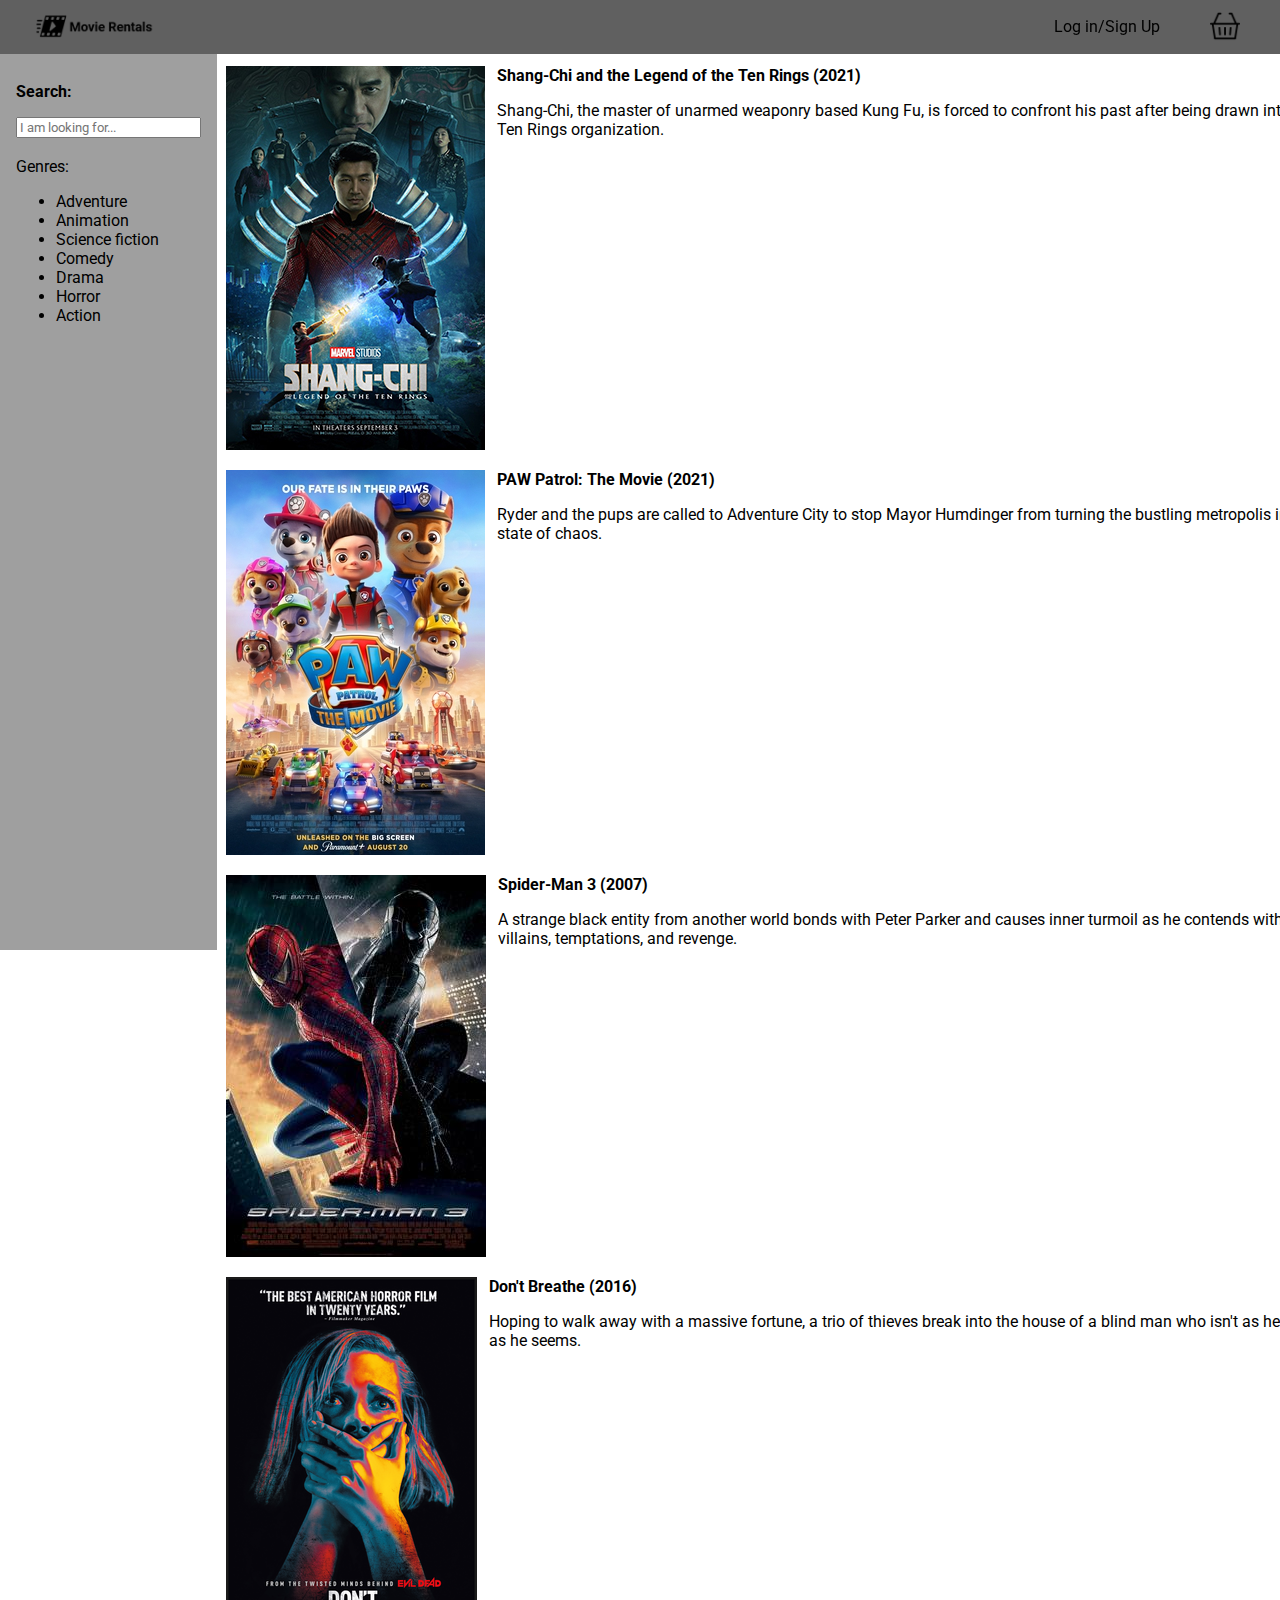
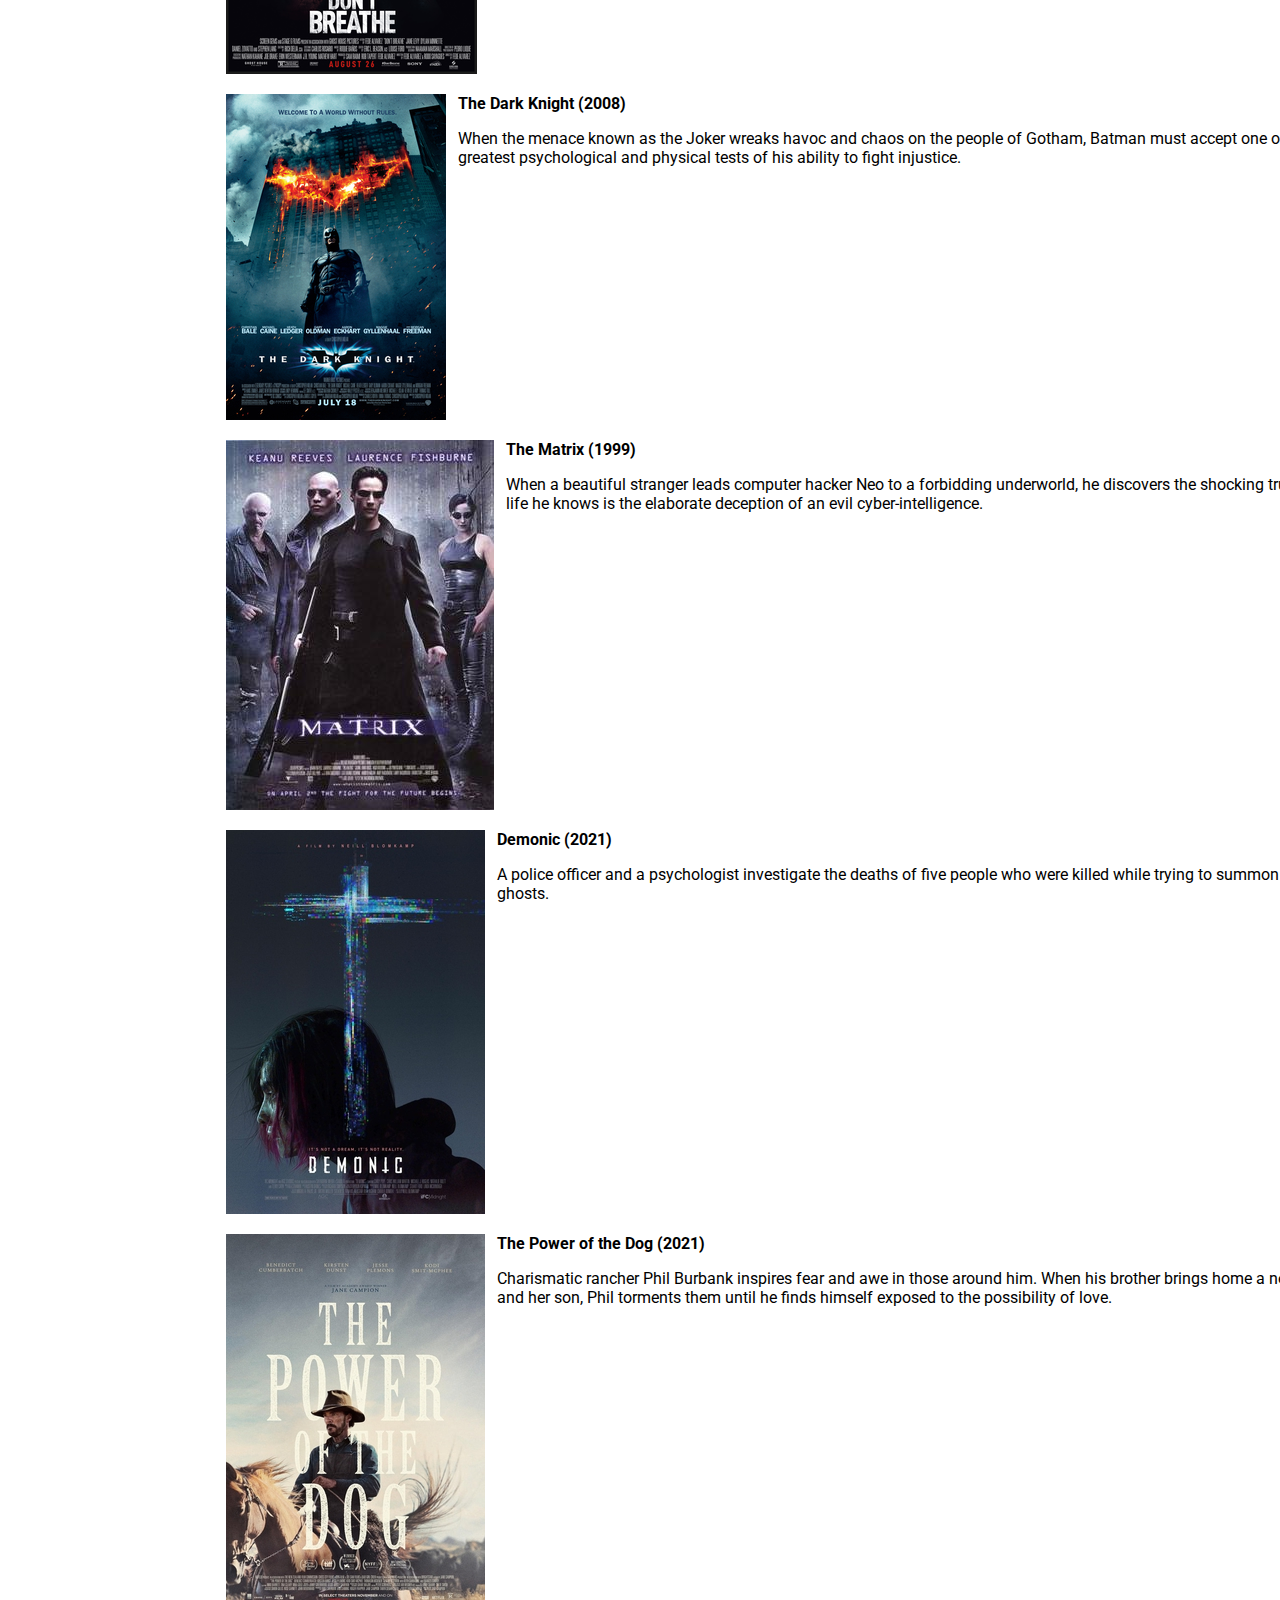
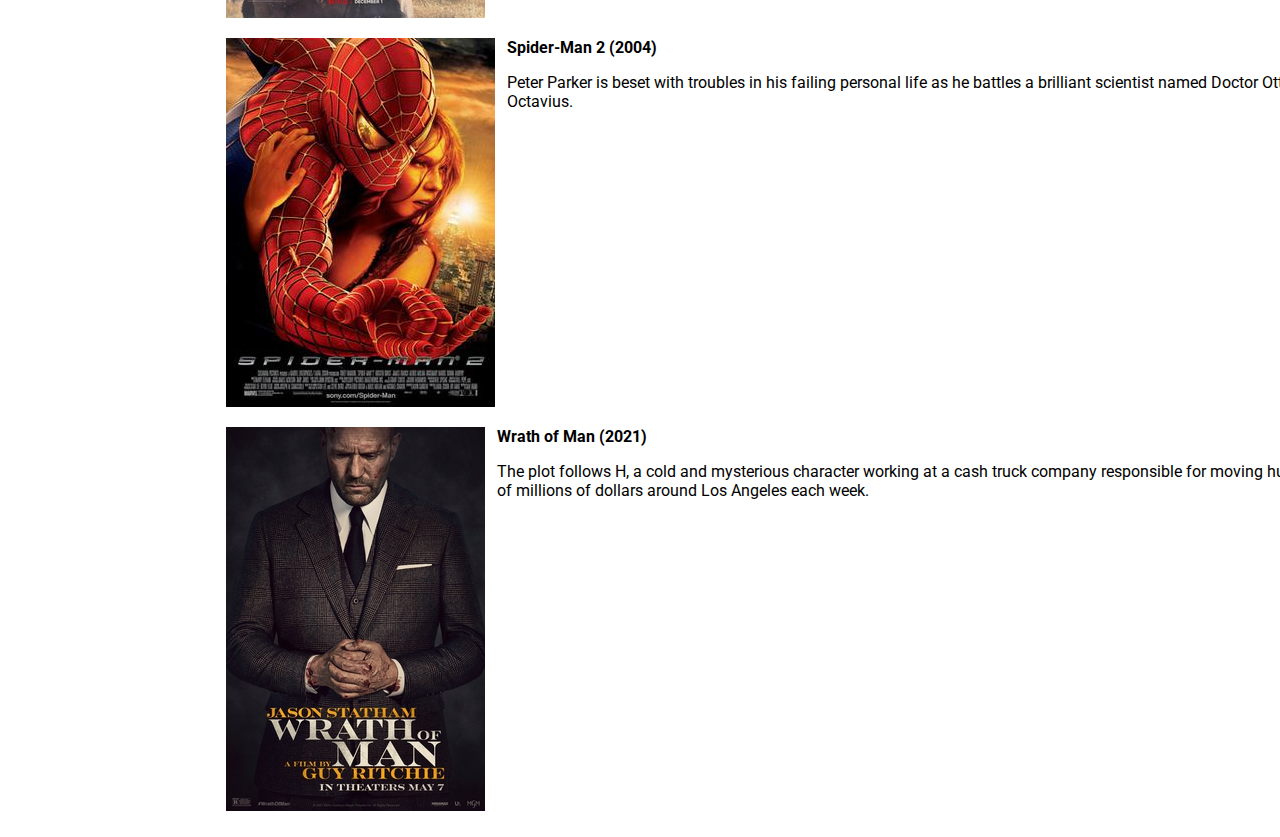
==== index.html @ 593a9313 "Added fixed navbar, basket icon, clickable logo" ====
<html lang="en">
  <head>
    <meta charset="UTF-8" />
    <meta http-equiv="X-UA-Compatible" content="IE=edge" />
    <meta name="viewport" content="width=device-width, initial-scale=1.0" />
    <title>Movie Rentals</title>
    <link href="styles/index.css" rel="stylesheet"/>
    <link rel="preconnect" href="https://fonts.googleapis.com" />
    <link rel="preconnect" href="https://fonts.gstatic.com" crossorigin="" />
    <link href="https://fonts.googleapis.com/css2?family=Roboto:ital,wght@0,100;0,300;0,400;0,500;0,700;0,900;1,100;1,300;1,400;1,500;1,700;1,900&amp;display=swap"
      rel="stylesheet"/>
     <link rel="icon" type="image/x-icon" href="images/icons/favicon.ico">
  </head>
  <body>
    <div class="horizontal-navbar">
      <ul>
	    <li class="horizontal-navbar-button">
          <a href="index.html" class="no-decoration"><img src="images/icons/logo-text-main.png" width=45% height=53% id="clickable-logo"></a>
        </li>
	<li class="horizontal-navbar-button">
          <a href="login.html" id="login-signup">Log in/Sign Up</a>
        </li>
	<li>
          <a href="basket.html"><img src="/images/icons/basket.png" id="clickable-basket"></a>
	</li>
      </ul>

    </div>
    <div id="main">
    <nav>
	<p><strong>Search:</strong></p>
	<input type="text" placeholder="I am looking for...">
	<br />
        <br />
        Genres:
        <ul>
          <li>Adventure</li>
          <li>Animation</li>
          <li>Science fiction</li>
          <li>Comedy</li>
          <li>Drama</li>
          <li>Horror</li>
          <li>Action</li>
        </ul>
        <br />
        <br />
        <br />
	<!-- <button onclick="localStorage.setItem('basket', '[]')">Empty Basket</button> --> 
        <br />
        <br />
      </nav>
      <article>
        <div class="movie">
          <div>
            <img src="images/shang-chi.jpeg" />
          </div>
          <div style="margin: 0 0.75em">
            <h4 style="margin: 0">Shang-Chi and the Legend of the Ten Rings (2021)</h4>
            <p>
              Shang-Chi, the master of unarmed weaponry based Kung Fu, is forced to confront his past after being drawn into the Ten Rings
              organization.
            </p>
          </div>
          <div>
            <a href="movie.html?id=1">View Movie</a><br />
            <label>Days to rent:</label><br />
            <select name="day-quantity" id="days-to-rent-1"/><br />
                <option value="1">1</option>    
                <option value="2">2</option>
                <option value="3">3</option>
            </select>
            <button style="width: 100px; height: 50px" onclick="addToBasket(1)">Add to Basket</button>
          </div>
        </div>
        <div class="movie">
          <div>
            <img src="images/paw-patrol.jpg" />
          </div>
          <div style="margin: 0 0.75em">
            <h4 style="margin: 0">PAW Patrol: The Movie (2021)</h4>
            <p>
	    	Ryder and the pups are called to Adventure City to stop Mayor Humdinger from turning the bustling metropolis into a state of chaos.
	  </p>
          </div>
          <div>
            <a href="movie.html?id=2">View Movie</a><br />
            <label>Days to rent:</label><br />
            <select name="day-quantity" id="days-to-rent-2"/><br />
                <option value="1">1</option>    
                <option value="2">2</option>
                <option value="3">3</option>
            </select>
            <button style="width: 100px; height: 50px" onclick="addToBasket(2)">Add to Basket</button>
          </div>
        </div>
        <div class="movie">
          <div>
            <img src="images/spider-man-3.jpg" />
          </div>
          <div style="margin: 0 0.75em">
            <h4 style="margin: 0">Spider-Man 3 (2007)</h4>
            <p>
              A strange black entity from another world bonds with Peter Parker and causes inner turmoil as he contends with new villains,
              temptations, and revenge.
            </p>
          </div>
          <div>
            <a href="movie.html?id=3">View Movie</a><br />
            <label>Days to rent:</label><br />
            <select name="day-quantity" id="days-to-rent-3"/><br />
                <option value="1">1</option>    
                <option value="2">2</option>
                <option value="3">3</option>
            </select>
            <button style="width: 100px; height: 50px" onclick="addToBasket(3)">Add to Basket</button>
          </div>
        </div>
        <div class="movie">
          <div>
            <img src="images/dont-breathe.png" />
          </div>
          <div style="margin: 0 0.75em">
            <h4 style="margin: 0">Don't Breathe (2016)</h4>
            <p>
              Hoping to walk away with a massive fortune, a trio of thieves break into the house of a blind man who isn't as helpless as he
              seems.
            </p>
          </div>
          <div>
            <a href="movie.html?id=4">View Movie</a><br />
            <label>Days to rent:</label><br />
            <select name="day-quantity" id="days-to-rent-4"/><br />
                <option value="1">1</option>    
                <option value="2">2</option>
                <option value="3">3</option>
            </select>
            <button style="width: 100px; height: 50px" onclick="addToBasket(4)">Add to Basket</button>
          </div>
        </div>
        <div class="movie">
          <div>
            <img src="images/the-dark-knight.jpg" />
          </div>
          <div style="margin: 0 0.75em">
            <h4 style="margin: 0">The Dark Knight (2008)</h4>
            <p>
              When the menace known as the Joker wreaks havoc and chaos on the people of Gotham, Batman must accept one of the greatest
              psychological and physical tests of his ability to fight injustice.
            </p>
          </div>
          <div>
            <a href="movie.html?id=5">View Movie</a><br />
            <label>Days to rent:</label><br />
            <select name="day-quantity" id="days-to-rent-5"/><br />
                <option value="1">1</option>    
                <option value="2">2</option>
                <option value="3">3</option>
            </select>
            <button style="width: 100px; height: 50px" onclick="addToBasket(5)">Add to Basket</button>
          </div>
        </div>
        <div class="movie">
          <div>
            <img src="images/the-matrix.jpg" />
          </div>
          <div style="margin: 0 0.75em">
            <h4 style="margin: 0">The Matrix (1999)</h4>
            <p>
              When a beautiful stranger leads computer hacker Neo to a forbidding underworld, he discovers the shocking truth--the life he
              knows is the elaborate deception of an evil cyber-intelligence.
            </p>
          </div>
          <div>
            <a href="movie.html?id=6">View Movie</a><br />
            <label>Days to rent:</label><br />
            <select name="day-quantity" id="days-to-rent-6"/><br />
                <option value="1">1</option>    
                <option value="2">2</option>
                <option value="3">3</option>
            </select>
            <button style="width: 100px; height: 50px" onclick="addToBasket(6)">Add to Basket</button>
          </div>
        </div>
        <div class="movie">
          <div>
            <img src="images/demonic.jpg" />
          </div>
          <div style="margin: 0 0.75em">
            <h4 style="margin: 0">Demonic (2021)</h4>
            <p>
	    A police officer and a psychologist investigate the deaths of five people who were killed while trying to summon ghosts.
            </p>
          </div>
          <div>
            <a href="movie.html?id=7">View Movie</a><br />
            <label>Days to rent:</label><br />
            <select name="day-quantity" id="days-to-rent-7"/><br />
                <option value="1">1</option>    
                <option value="2">2</option>
                <option value="3">3</option>
            </select>
            <button style="width: 100px; height: 50px" onclick="addToBasket(7)">Add to Basket</button>
          </div>
        </div>
        <div class="movie">
          <div>
            <img src="images/power-of-the-dog.jpg" />
          </div>
          <div style="margin: 0 0.75em">
            <h4 style="margin: 0">The Power of the Dog (2021)</h4>
            <p>
              Charismatic rancher Phil Burbank inspires fear and awe in those around him. When his brother brings home a new wife and her
              son, Phil torments them until he finds himself exposed to the possibility of love.
            </p>
          </div>
          <div>
            <a href="movie.html?id=8">View Movie</a><br />
            <label>Days to rent:</label><br />
            <select name="day-quantity" id="days-to-rent-8"/><br />
                <option value="1">1</option>    
                <option value="2">2</option>
                <option value="3">3</option>
            </select>
            <button style="width: 100px; height: 50px" onclick="addToBasket(8)">Add to Basket</button>
          </div>
        </div>
        <div class="movie">
          <div>
            <img src="images/spider-man-2.jpg" />
          </div>
          <div style="margin: 0 0.75em">
            <h4 style="margin: 0">Spider-Man 2 (2004)</h4>
            <p>
              Peter Parker is beset with troubles in his failing personal life as he battles a brilliant scientist named Doctor Otto
              Octavius.
            </p>
          </div>
          <div>
            <a href="movie.html?id=9">View Movie</a><br />
            <label>Days to rent:</label><br />
            <select name="day-quantity" id="days-to-rent-9"/><br />
                <option value="1">1</option>    
                <option value="2">2</option>
                <option value="3">3</option>
            </select>
            <button style="width: 100px; height: 50px" onclick="addToBasket(9)">Add to Basket</button>
          </div>
        </div>
        <div class="movie">
          <div>
            <img src="images/wrath-of-man.jpg" />
          </div>
          <div style="margin: 0 0.75em">
            <h4 style="margin: 0">Wrath of Man (2021)</h4>
            <p>
              The plot follows H, a cold and mysterious character working at a cash truck company responsible for moving hundreds of
              millions of dollars around Los Angeles each week.
            </p>
          </div>
          <div>
            <a href="movie.html?id=10">View Movie</a><br />
            <label>Days to rent:</label><br />
            <select name="day-quantity" id="days-to-rent-10"/><br />
                <option value="1">1</option>    
                <option value="2">2</option>
                <option value="3">3</option>
            </select>
            <button style="width: 100px; height: 50px" onclick="addToBasket(10)">Add to Basket</button>
          </div>
        </div>
      </article>
    </div>

    <script src="./js/movies.js"></script>
    <script>
      function addToBasket(movieId) {
        // Get the movie from data and add to the basket
        const movie = movies.find((movie) => movie.id === movieId);
        if (!movie) return;

        // Get the basket from local storage, or just an empty array if it doesn't exist
        const basket = JSON.parse(localStorage.getItem("basket") ?? "[]");

        // Add the amount of days they want to rent
        movie.rentDays = parseInt(document.getElementById("days-to-rent-" + movieId).value);
        basket.push(movie);
        localStorage.setItem("basket", JSON.stringify(basket));
      }
    </script>
  </body>
</html>
---- styles/index.css ----
/* The contents of this file are intended to be merged with main.css once the website is complete; it exists only to avoid conflicts. */

.no-decoration {
  text-decoration: none;
}

.horizontal-navbar > ul {
  margin: 0;
  padding: 10;
  overflow: hidden;
  background-color: #606060;
  position: fixed;
  top: -17;
  width: 100%;
  z-index: 99 !important;
  list-style: none;
}


.horizontal-navbar-button {
  float: left;
  list-style: none;
}

/*.horizontal-navbar-button > a {
  display: block;
  color: black;
  text-align: center;
  padding: 15px 10px;
  text-decoration: none;
}
*/
#clickable-logo {
  position: relative;
  top: 2;
  left: 20;
}

#clickable-basket {
  height: 30px;
  width: 30px;
  position: fixed;
  right: 40px;
  top: 11px;
}

#login-signup {
  position: fixed;
  right: 120px;
  top: 17px;
  text-decoration: none;
  color: black;
}

.horizontal-navbar-button > a:hover {

}

/* END OF NEW CHANGES */

.button {
  -webkit-appearance: button;
  -moz-appearance: button;
  appearance: button;
  text-decoration: none;
  color: initial;
}

.movie {
  display: flex;
  padding: 10px;
}

.add-to-basket {
  width: 100px;
  height: 40px;
}

.no-margin {
  margin: 0;
}

.horizontal-margin {
  margin: 0 0.75em;
}
/*
https://www.quackit.com/html/html_editors/scratchpad/?example=/css/flexbox/tutorial/nested_flex_containers_example_2
*/
* {
  box-sizing: border-box;
  font-family: "Roboto", sans-serif;
}
body {
  display: flex;
  min-height: 100vh;
  flex-direction: column;
  margin: 0;
}

#main {
  display: flex;
  flex: 1;
}
#main > article {
  flex: 10;
  position: relative;
  left: 200px;
  top: 40px;
}
#main > nav,
#main > aside {
  flex: 0 0 20vw;
  background: #9f9f9f;
}
#main > nav {
  order: -1;
  position: fixed;
  top: 50;
  height: 100%;
  z-index: 98 !important;
}
header,
footer {
  background: red;
  height: 5vh;
  color: white;
}
header,
footer,
article,
nav,
aside {
  padding: 1em;
}
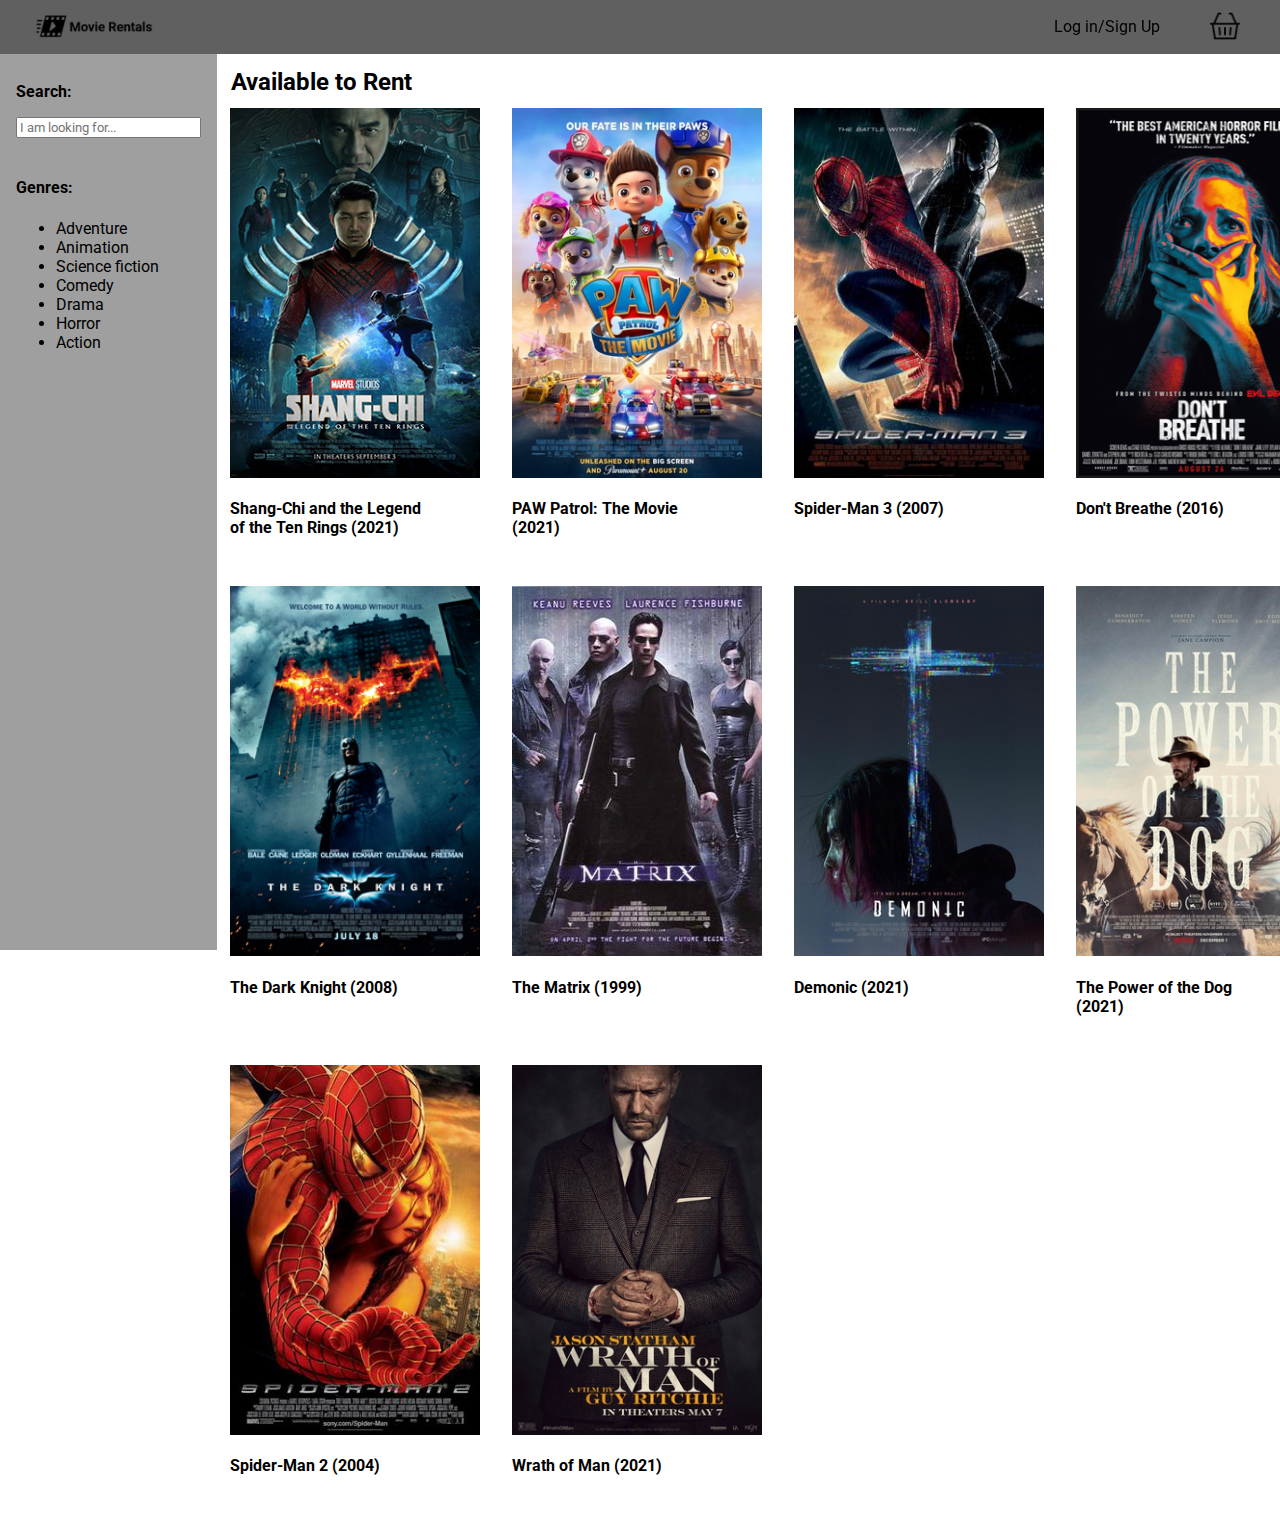
==== commit 674513b2: "Arranged movie thumbnails into grid" ====
--- a/index.html
+++ b/index.html
@@ -21,7 +21,7 @@
           <a href="login.html" id="login-signup">Log in/Sign Up</a>
         </li>
 	<li>
-          <a href="basket.html"><img src="/images/icons/basket.png" id="clickable-basket"></a>
+          <a href="basket.html"><img src="images/icons/basket.png" id="clickable-basket"></a>
 	</li>
       </ul>
 
@@ -32,7 +32,7 @@
 	<input type="text" placeholder="I am looking for...">
 	<br />
         <br />
-        Genres:
+        <h4>Genres: </h4>
         <ul>
           <li>Adventure</li>
           <li>Animation</li>
@@ -50,225 +50,69 @@
         <br />
       </nav>
       <article>
-        <div class="movie">
-          <div>
-            <img src="images/shang-chi.jpeg" />
-          </div>
-          <div style="margin: 0 0.75em">
-            <h4 style="margin: 0">Shang-Chi and the Legend of the Ten Rings (2021)</h4>
-            <p>
-              Shang-Chi, the master of unarmed weaponry based Kung Fu, is forced to confront his past after being drawn into the Ten Rings
-              organization.
-            </p>
-          </div>
-          <div>
-            <a href="movie.html?id=1">View Movie</a><br />
-            <label>Days to rent:</label><br />
-            <select name="day-quantity" id="days-to-rent-1"/><br />
-                <option value="1">1</option>    
-                <option value="2">2</option>
-                <option value="3">3</option>
-            </select>
-            <button style="width: 100px; height: 50px" onclick="addToBasket(1)">Add to Basket</button>
-          </div>
-        </div>
-        <div class="movie">
-          <div>
-            <img src="images/paw-patrol.jpg" />
-          </div>
-          <div style="margin: 0 0.75em">
-            <h4 style="margin: 0">PAW Patrol: The Movie (2021)</h4>
-            <p>
-	    	Ryder and the pups are called to Adventure City to stop Mayor Humdinger from turning the bustling metropolis into a state of chaos.
-	  </p>
-          </div>
-          <div>
-            <a href="movie.html?id=2">View Movie</a><br />
-            <label>Days to rent:</label><br />
-            <select name="day-quantity" id="days-to-rent-2"/><br />
-                <option value="1">1</option>    
-                <option value="2">2</option>
-                <option value="3">3</option>
-            </select>
-            <button style="width: 100px; height: 50px" onclick="addToBasket(2)">Add to Basket</button>
-          </div>
-        </div>
-        <div class="movie">
-          <div>
-            <img src="images/spider-man-3.jpg" />
-          </div>
-          <div style="margin: 0 0.75em">
-            <h4 style="margin: 0">Spider-Man 3 (2007)</h4>
-            <p>
-              A strange black entity from another world bonds with Peter Parker and causes inner turmoil as he contends with new villains,
-              temptations, and revenge.
-            </p>
-          </div>
-          <div>
-            <a href="movie.html?id=3">View Movie</a><br />
-            <label>Days to rent:</label><br />
-            <select name="day-quantity" id="days-to-rent-3"/><br />
-                <option value="1">1</option>    
-                <option value="2">2</option>
-                <option value="3">3</option>
-            </select>
-            <button style="width: 100px; height: 50px" onclick="addToBasket(3)">Add to Basket</button>
-          </div>
-        </div>
-        <div class="movie">
-          <div>
-            <img src="images/dont-breathe.png" />
-          </div>
-          <div style="margin: 0 0.75em">
-            <h4 style="margin: 0">Don't Breathe (2016)</h4>
-            <p>
-              Hoping to walk away with a massive fortune, a trio of thieves break into the house of a blind man who isn't as helpless as he
-              seems.
-            </p>
-          </div>
-          <div>
-            <a href="movie.html?id=4">View Movie</a><br />
-            <label>Days to rent:</label><br />
-            <select name="day-quantity" id="days-to-rent-4"/><br />
-                <option value="1">1</option>    
-                <option value="2">2</option>
-                <option value="3">3</option>
-            </select>
-            <button style="width: 100px; height: 50px" onclick="addToBasket(4)">Add to Basket</button>
-          </div>
-        </div>
-        <div class="movie">
-          <div>
-            <img src="images/the-dark-knight.jpg" />
-          </div>
-          <div style="margin: 0 0.75em">
-            <h4 style="margin: 0">The Dark Knight (2008)</h4>
-            <p>
-              When the menace known as the Joker wreaks havoc and chaos on the people of Gotham, Batman must accept one of the greatest
-              psychological and physical tests of his ability to fight injustice.
-            </p>
-          </div>
-          <div>
-            <a href="movie.html?id=5">View Movie</a><br />
-            <label>Days to rent:</label><br />
-            <select name="day-quantity" id="days-to-rent-5"/><br />
-                <option value="1">1</option>    
-                <option value="2">2</option>
-                <option value="3">3</option>
-            </select>
-            <button style="width: 100px; height: 50px" onclick="addToBasket(5)">Add to Basket</button>
-          </div>
-        </div>
-        <div class="movie">
-          <div>
-            <img src="images/the-matrix.jpg" />
-          </div>
-          <div style="margin: 0 0.75em">
-            <h4 style="margin: 0">The Matrix (1999)</h4>
-            <p>
-              When a beautiful stranger leads computer hacker Neo to a forbidding underworld, he discovers the shocking truth--the life he
-              knows is the elaborate deception of an evil cyber-intelligence.
-            </p>
-          </div>
-          <div>
-            <a href="movie.html?id=6">View Movie</a><br />
-            <label>Days to rent:</label><br />
-            <select name="day-quantity" id="days-to-rent-6"/><br />
-                <option value="1">1</option>    
-                <option value="2">2</option>
-                <option value="3">3</option>
-            </select>
-            <button style="width: 100px; height: 50px" onclick="addToBasket(6)">Add to Basket</button>
-          </div>
-        </div>
-        <div class="movie">
-          <div>
-            <img src="images/demonic.jpg" />
-          </div>
-          <div style="margin: 0 0.75em">
-            <h4 style="margin: 0">Demonic (2021)</h4>
-            <p>
-	    A police officer and a psychologist investigate the deaths of five people who were killed while trying to summon ghosts.
-            </p>
-          </div>
-          <div>
-            <a href="movie.html?id=7">View Movie</a><br />
-            <label>Days to rent:</label><br />
-            <select name="day-quantity" id="days-to-rent-7"/><br />
-                <option value="1">1</option>    
-                <option value="2">2</option>
-                <option value="3">3</option>
-            </select>
-            <button style="width: 100px; height: 50px" onclick="addToBasket(7)">Add to Basket</button>
-          </div>
-        </div>
-        <div class="movie">
-          <div>
-            <img src="images/power-of-the-dog.jpg" />
-          </div>
-          <div style="margin: 0 0.75em">
-            <h4 style="margin: 0">The Power of the Dog (2021)</h4>
-            <p>
-              Charismatic rancher Phil Burbank inspires fear and awe in those around him. When his brother brings home a new wife and her
-              son, Phil torments them until he finds himself exposed to the possibility of love.
-            </p>
-          </div>
-          <div>
-            <a href="movie.html?id=8">View Movie</a><br />
-            <label>Days to rent:</label><br />
-            <select name="day-quantity" id="days-to-rent-8"/><br />
-                <option value="1">1</option>    
-                <option value="2">2</option>
-                <option value="3">3</option>
-            </select>
-            <button style="width: 100px; height: 50px" onclick="addToBasket(8)">Add to Basket</button>
-          </div>
-        </div>
-        <div class="movie">
-          <div>
-            <img src="images/spider-man-2.jpg" />
-          </div>
-          <div style="margin: 0 0.75em">
-            <h4 style="margin: 0">Spider-Man 2 (2004)</h4>
-            <p>
-              Peter Parker is beset with troubles in his failing personal life as he battles a brilliant scientist named Doctor Otto
-              Octavius.
-            </p>
-          </div>
-          <div>
-            <a href="movie.html?id=9">View Movie</a><br />
-            <label>Days to rent:</label><br />
-            <select name="day-quantity" id="days-to-rent-9"/><br />
-                <option value="1">1</option>    
-                <option value="2">2</option>
-                <option value="3">3</option>
-            </select>
-            <button style="width: 100px; height: 50px" onclick="addToBasket(9)">Add to Basket</button>
-          </div>
-        </div>
-        <div class="movie">
-          <div>
-            <img src="images/wrath-of-man.jpg" />
-          </div>
-          <div style="margin: 0 0.75em">
-            <h4 style="margin: 0">Wrath of Man (2021)</h4>
-            <p>
-              The plot follows H, a cold and mysterious character working at a cash truck company responsible for moving hundreds of
-              millions of dollars around Los Angeles each week.
-            </p>
-          </div>
-          <div>
-            <a href="movie.html?id=10">View Movie</a><br />
-            <label>Days to rent:</label><br />
-            <select name="day-quantity" id="days-to-rent-10"/><br />
-                <option value="1">1</option>    
-                <option value="2">2</option>
-                <option value="3">3</option>
-            </select>
-            <button style="width: 100px; height: 50px" onclick="addToBasket(10)">Add to Basket</button>
-          </div>
-        </div>
-      </article>
+      <h2 id="title-header">Available to Rent</h2>
+	<div id="movie-grid">
+	  <figure>
+            <a href="movie.html?id=1"><img src="images/shang-chi.jpeg" class="movie-thumbnail"/></a>
+	    <figcaption class="movie-caption">
+              <h4>Shang-Chi and the Legend of the Ten Rings (2021)</h4>
+	    </figcaption> 
+	  </figure>
+    	  <figure> 
+	    <a href="movie.html?id=2"><img src="images/paw-patrol.jpg" class="movie-thumbnail"/></a>
+	    <figcaption class="movie-caption">
+              <h4>PAW Patrol: The Movie (2021)</h4>
+	    </figcaption>
+	  </figure>
+	  <figure>
+	    <a href="movie.html?id=3"><img src="images/spider-man-3.jpg" class="movie-thumbnail"/></a>
+	    <figcaption class="movie-caption">
+	      <h4>Spider-Man 3 (2007)</h4>
+	    </figcaption>
+	  </figure>
+	  <figure>
+	    <a href="movie.html?id=4"><img src="images/dont-breathe.png" class="movie-thumbnail"/></a>
+	    <figcaption class="movie-caption">
+	      <h4>Don't Breathe (2016)</h4>
+	    </figcaption>
+	  </figure>
+	  <figure>
+	    <a href="movie.html?id=5"><img src="images/the-dark-knight.jpg" class="movie-thumbnail"/></a>
+	    <figcaption class="movie-caption">
+              <h4>The Dark Knight (2008)</h4>
+	    </figcaption>
+	  </figure>
+	  <figure>
+	    <a href="movie.html?id=6"><img src="images/the-matrix.jpg" class="movie-thumbnail"/></a>
+	    <figcaption class="movie-caption">
+              <h4>The Matrix (1999)</h4>
+	    </figcaption>
+	  </figure>
+	  <figure>
+	    <a href="movie.html?id=7"><img src="images/demonic.jpg" class="movie-thumbnail"/></a>
+	    <figcaption class="movie-caption">
+	      <h4>Demonic (2021)</h4>
+	    </figcaption>
+	  </figure>
+	  <figure>
+	    <a href="movie.html?id=8"><img src="images/power-of-the-dog.jpg" class="movie-thumbnail"/></a>
+	    <figcaption class="movie-caption">
+	      <h4>The Power of the Dog (2021)</h4>
+	    </figcaption>
+	  </figure>
+          <figure> 
+            <a href="movie.html?id=9"><img src="images/spider-man-2.jpg" class="movie-thumbnail"/></a>
+	    <figcaption class="movie-caption">
+              <h4>Spider-Man 2 (2004)</h4>
+	    </figcaption>
+	  </figure>
+	  <figure>
+	    <a href="movie.html?id=10"><img src="images/wrath-of-man.jpg" class="movie-thumbnail"/></a>
+	    <figcaption class="movie-caption">
+              <h4>Wrath of Man (2021)</h4>
+	    </figcaption>
+	  </div>
+       </article>
     </div>
 
     <script src="./js/movies.js"></script>
@@ -287,5 +131,15 @@
         localStorage.setItem("basket", JSON.stringify(basket));
       }
     </script>
+
+<!-- MOVE BELOW INTO MOVIE PAGE. -->
+	    
+           <!-- <select name="day-quantity" id="days-to-rent-1"/><br />
+                <option value="1">1</option>    
+                <option value="2">2</option>
+                <option value="3">3</option>
+            </select>
+	    <button style="width: 100px; height: 50px" onclick="addToBasket(1)">Add to Basket</button>-->
+ 
   </body>
 </html>
--- a/styles/index.css
+++ b/styles/index.css
@@ -2,6 +2,21 @@
 
 .no-decoration {
   text-decoration: none;
+}
+
+.movie-thumbnail {
+  width: 250px;
+  height: 370px;
+  -webkit-filter: brightness(100%);
+}
+
+.movie-thumbnail:hover {
+  -webkit-filter: brightness(70%);
+  -webkit-transition: all 0.5s ease;
+  -moz-transition: all 0.5s ease;
+  -o-transition: all 0.5s ease;
+  -ms-transition: all 0.5s ease;
+  transition: all 0.5s ease;
 }
 
 .horizontal-navbar > ul {
@@ -16,20 +31,30 @@
   list-style: none;
 }
 
+#title-header {
+  position: relative;
+  top: 22px;
+  left: 15px;
+}
+.movie-caption {
+  width: 200px;
+}
+
+#movie-grid {
+  width: 100%;
+}
+
+#movie-grid > figure {
+  margin:14px;
+  display:inline-block;
+  vertical-align:top;
+}
 
 .horizontal-navbar-button {
   float: left;
   list-style: none;
 }
 
-/*.horizontal-navbar-button > a {
-  display: block;
-  color: black;
-  text-align: center;
-  padding: 15px 10px;
-  text-decoration: none;
-}
-*/
 #clickable-logo {
   position: relative;
   top: 2;
@@ -105,7 +130,7 @@
   flex: 10;
   position: relative;
   left: 200px;
-  top: 40px;
+  top: 10px;
 }
 #main > nav,
 #main > aside {
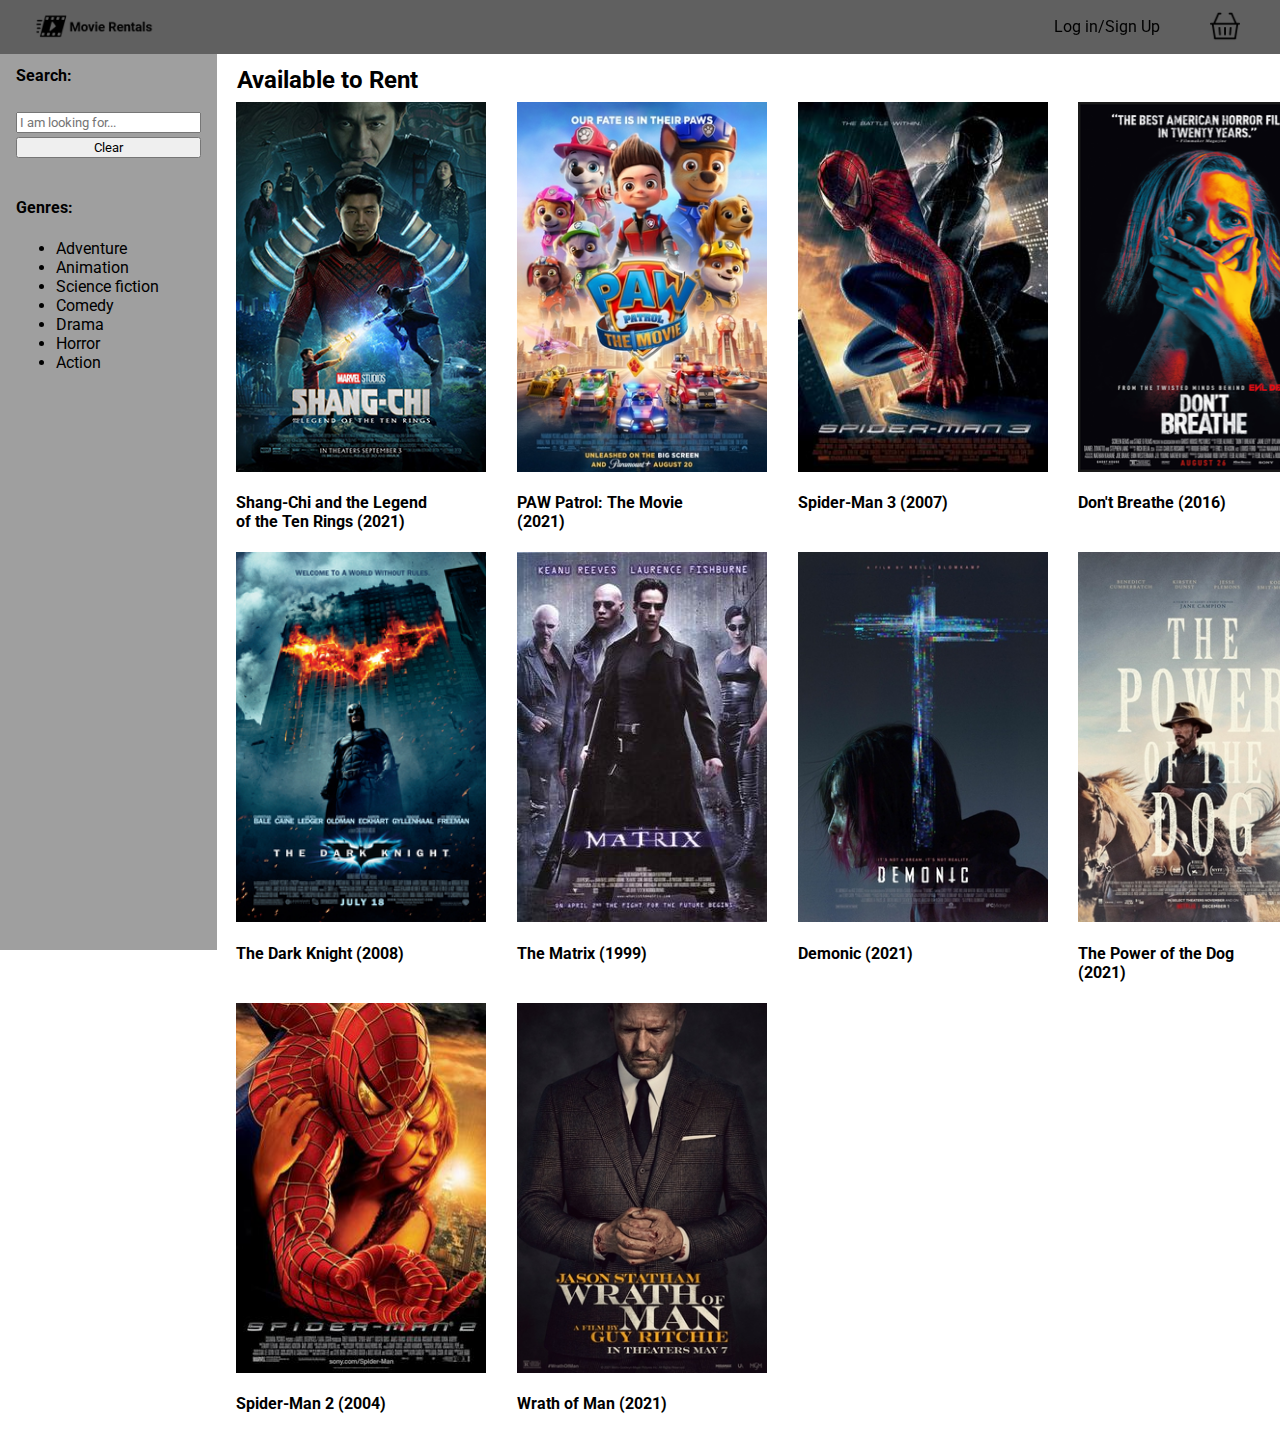
==== commit 18eddea8: "added search functionality" ====
--- a/index.html
+++ b/index.html
@@ -9,7 +9,7 @@
     <link rel="preconnect" href="https://fonts.gstatic.com" crossorigin="" />
     <link href="https://fonts.googleapis.com/css2?family=Roboto:ital,wght@0,100;0,300;0,400;0,500;0,700;0,900;1,100;1,300;1,400;1,500;1,700;1,900&amp;display=swap"
       rel="stylesheet"/>
-     <link rel="icon" type="image/x-icon" href="images/icons/favicon.ico">
+    <link rel="icon" type="image/x-icon" href="images/icons/favicon.ico">
   </head>
   <body>
     <div class="horizontal-navbar">
@@ -28,10 +28,13 @@
     </div>
     <div id="main">
     <nav>
-	<p><strong>Search:</strong></p>
-	<input type="text" placeholder="I am looking for...">
+	<div class="search-wrapper">
+          <label for="search"><strong>Search: </strong></label>
+	  <br/>
+	  <input type="search" id="search" placeholder="I am looking for...">
+          <button id="clear-search">Clear</button>
+	</div>
 	<br />
-        <br />
         <h4>Genres: </h4>
         <ul>
           <li>Adventure</li>
@@ -52,65 +55,65 @@
       <article>
       <h2 id="title-header">Available to Rent</h2>
 	<div id="movie-grid">
-	  <figure>
+	  <div class="movie" data-tags="Shang-Chi and the Legend of the Ten Rings (2021)">
             <a href="movie.html?id=1"><img src="images/shang-chi.jpeg" class="movie-thumbnail"/></a>
-	    <figcaption class="movie-caption">
-              <h4>Shang-Chi and the Legend of the Ten Rings (2021)</h4>
-	    </figcaption> 
-	  </figure>
-    	  <figure> 
+	    <div class="movie-caption">
+              <h4 class="movie-caption-content">Shang-Chi and the Legend of the Ten Rings (2021)</h4>
+	    </div> 
+	  </div>
+    	  <div class="movie" data-tags="PAW Patrol: The Movie (2021)"> 
 	    <a href="movie.html?id=2"><img src="images/paw-patrol.jpg" class="movie-thumbnail"/></a>
-	    <figcaption class="movie-caption">
+	    <div class="movie-caption">
               <h4>PAW Patrol: The Movie (2021)</h4>
-	    </figcaption>
-	  </figure>
-	  <figure>
+	    </div>
+	  </div>
+	  <div class="movie" data-tags="Spider-Man 3 (2007)">
 	    <a href="movie.html?id=3"><img src="images/spider-man-3.jpg" class="movie-thumbnail"/></a>
-	    <figcaption class="movie-caption">
+	    <div class="movie-caption">
 	      <h4>Spider-Man 3 (2007)</h4>
-	    </figcaption>
-	  </figure>
-	  <figure>
+	    </div>
+	  </div>
+	  <div class="movie" data-tags="Don't Breathe (2016)">
 	    <a href="movie.html?id=4"><img src="images/dont-breathe.png" class="movie-thumbnail"/></a>
-	    <figcaption class="movie-caption">
+	    <div class="movie-caption">
 	      <h4>Don't Breathe (2016)</h4>
-	    </figcaption>
-	  </figure>
-	  <figure>
+	    </div>
+	  </div>
+	  <div class="movie" data-tags="The Dark Knight (2008)">
 	    <a href="movie.html?id=5"><img src="images/the-dark-knight.jpg" class="movie-thumbnail"/></a>
-	    <figcaption class="movie-caption">
+	    <div class="movie-caption" data-tags="The Dark Knight (2008)">
               <h4>The Dark Knight (2008)</h4>
-	    </figcaption>
-	  </figure>
-	  <figure>
+	    </div>
+	  </div>
+	  <div class="movie" data-tags="The Matrix (1999)">
 	    <a href="movie.html?id=6"><img src="images/the-matrix.jpg" class="movie-thumbnail"/></a>
-	    <figcaption class="movie-caption">
+	    <div class="movie-caption">
               <h4>The Matrix (1999)</h4>
-	    </figcaption>
-	  </figure>
-	  <figure>
+	    </div>
+	  </div>
+	  <div class="movie" data-tags="Demonic (2021)">
 	    <a href="movie.html?id=7"><img src="images/demonic.jpg" class="movie-thumbnail"/></a>
-	    <figcaption class="movie-caption">
+	    <div class="movie-caption">
 	      <h4>Demonic (2021)</h4>
-	    </figcaption>
-	  </figure>
-	  <figure>
+	    </div>
+	  </div>
+	  <div class="movie" data-tags="The Power of the Dog (2021)">
 	    <a href="movie.html?id=8"><img src="images/power-of-the-dog.jpg" class="movie-thumbnail"/></a>
-	    <figcaption class="movie-caption">
+	    <div class="movie-caption">
 	      <h4>The Power of the Dog (2021)</h4>
-	    </figcaption>
-	  </figure>
-          <figure> 
+	    </div>
+	  </div>
+          <div class="movie" data-tags="Spider-Man 2 (2004)"> 
             <a href="movie.html?id=9"><img src="images/spider-man-2.jpg" class="movie-thumbnail"/></a>
-	    <figcaption class="movie-caption">
+	    <div class="movie-caption">
               <h4>Spider-Man 2 (2004)</h4>
-	    </figcaption>
-	  </figure>
-	  <figure>
+	    </div>
+	  </div>
+	  <div class="movie" data-tags="Wrath of Man (2021)"> 
 	    <a href="movie.html?id=10"><img src="images/wrath-of-man.jpg" class="movie-thumbnail"/></a>
-	    <figcaption class="movie-caption">
+	    <div class="movie-caption">
               <h4>Wrath of Man (2021)</h4>
-	    </figcaption>
+	    </div>
 	  </div>
        </article>
     </div>
@@ -132,6 +135,51 @@
       }
     </script>
 
+    <script>
+      document.addEventListener("DOMContentLoaded", () => {
+      for (e of document.getElementsByClassName("js-only")) {
+        e.classList.remove("js-only");
+      }
+
+      const movies = document.querySelectorAll(".movie");
+      const search = document.getElementById("search");
+      const clearSearch = document.getElementById("clear-search");
+      const movie_list = document.getElementById("movie-grid");
+
+      search.addEventListener("input", () => {
+      // grab search input value
+      const searchText = search.value.toLowerCase().trim().normalize('NFD').replace(/\p{Diacritic}/gu, "");
+      const searchTerms = searchText.split(" ");
+      const hasFilter = searchText.length > 0;
+
+      movie_list.classList.toggle("list-searched", hasFilter);
+
+      // for each movie hide all but matched
+      movies.forEach(movie => {
+        const searchString = movie.dataset.tags.toLowerCase().normalize('NFD').replace(/\p{Diacritic}/gu, "");
+        const isMatch = searchTerms.every(term => searchString.includes(term));
+        if (!isMatch)
+        {
+          movie.style.display = "none"; 
+        }
+        else
+        {
+          movie.style.display = "flex";
+        } 
+      })
+    })
+
+    clearSearch.addEventListener("click", () => {
+      search.value = "";
+      movies.forEach(movie => {
+      movie.style.display = "flex";
+      })
+
+      movie_list.classList.remove("list-searched");
+    })
+  })
+  </script>
+
 <!-- MOVE BELOW INTO MOVIE PAGE. -->
 	    
            <!-- <select name="day-quantity" id="days-to-rent-1"/><br />
--- a/styles/index.css
+++ b/styles/index.css
@@ -1,7 +1,21 @@
 /* The contents of this file are intended to be merged with main.css once the website is complete; it exists only to avoid conflicts. */
-
+.movie {
+  display: flex;
+  display: flex;
+  flex-direction: column;
+}
 .no-decoration {
   text-decoration: none;
+}
+
+.hide {
+  display: none;
+}
+
+.search-wrapper {
+  display: flex;
+  flex-direction: column;
+  gap: .25rem;
 }
 
 .movie-thumbnail {
@@ -33,21 +47,16 @@
 
 #title-header {
   position: relative;
-  top: 22px;
-  left: 15px;
+  top: 12px;
+  left: 1px;
 }
 .movie-caption {
   width: 200px;
 }
 
 #movie-grid {
-  width: 100%;
-}
-
-#movie-grid > figure {
-  margin:14px;
-  display:inline-block;
-  vertical-align:top;
+  display: grid;
+  grid-template-columns: repeat(auto-fill, minmax(250px, 1fr));
 }
 
 .horizontal-navbar-button {
@@ -91,10 +100,6 @@
   color: initial;
 }
 
-.movie {
-  display: flex;
-  padding: 10px;
-}
 
 .add-to-basket {
   width: 100px;
@@ -127,10 +132,10 @@
   flex: 1;
 }
 #main > article {
-  flex: 10;
+  flex: 0.9;
   position: relative;
-  left: 200px;
-  top: 10px;
+  left: 220px;
+  top: 18px;
 }
 #main > nav,
 #main > aside {
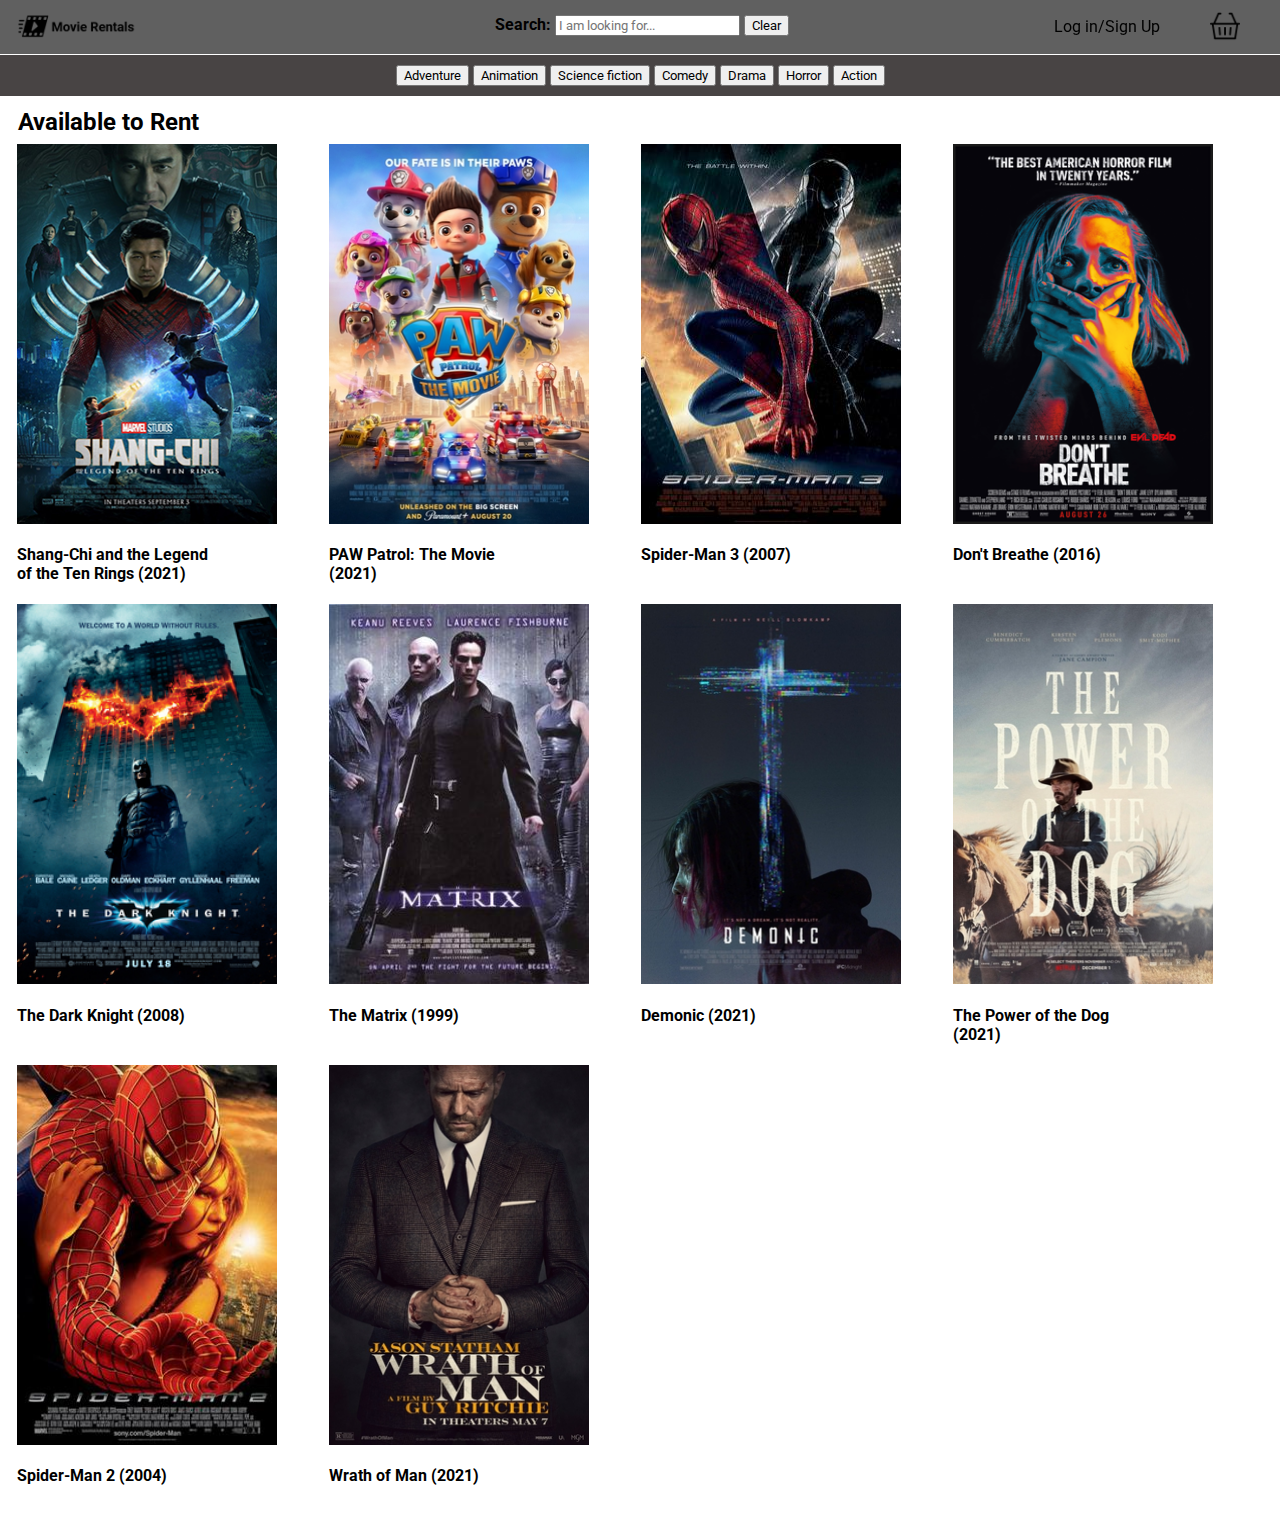
==== commit fc61cea9: "removed side navbar, changed position of genres, improved grid layout" ====
--- a/index.html
+++ b/index.html
@@ -14,8 +14,15 @@
   <body>
     <div class="horizontal-navbar">
       <ul>
-	    <li class="horizontal-navbar-button">
+	<li class="horizontal-navbar-button">
           <a href="index.html" class="no-decoration"><img src="images/icons/logo-text-main.png" width=45% height=53% id="clickable-logo"></a>
+        </li>
+	<li>
+          <div class="search-wrapper">
+            <label for="search"><strong>Search: </strong></label>
+	    <input type="search" id="search" placeholder="I am looking for...">
+            <button id="clear-search">Clear</button>
+	  </div>
         </li>
 	<li class="horizontal-navbar-button">
           <a href="login.html" id="login-signup">Log in/Sign Up</a>
@@ -24,35 +31,19 @@
           <a href="basket.html"><img src="images/icons/basket.png" id="clickable-basket"></a>
 	</li>
       </ul>
-
+      <div class="genre-navbar">
+	<center>
+          <button>Adventure</button>
+          <button>Animation</button>
+          <button>Science fiction</button>
+          <button>Comedy</button>
+          <button>Drama</button>
+          <button>Horror</button>
+          <button>Action</button>
+       </center>
     </div>
     <div id="main">
-    <nav>
-	<div class="search-wrapper">
-          <label for="search"><strong>Search: </strong></label>
-	  <br/>
-	  <input type="search" id="search" placeholder="I am looking for...">
-          <button id="clear-search">Clear</button>
-	</div>
-	<br />
-        <h4>Genres: </h4>
-        <ul>
-          <li>Adventure</li>
-          <li>Animation</li>
-          <li>Science fiction</li>
-          <li>Comedy</li>
-          <li>Drama</li>
-          <li>Horror</li>
-          <li>Action</li>
-        </ul>
-        <br />
-        <br />
-        <br />
-	<!-- <button onclick="localStorage.setItem('basket', '[]')">Empty Basket</button> --> 
-        <br />
-        <br />
-      </nav>
-      <article>
+     <article>
       <h2 id="title-header">Available to Rent</h2>
 	<div id="movie-grid">
 	  <div class="movie" data-tags="Shang-Chi and the Legend of the Ten Rings (2021)">
--- a/styles/index.css
+++ b/styles/index.css
@@ -1,4 +1,3 @@
-/* The contents of this file are intended to be merged with main.css once the website is complete; it exists only to avoid conflicts. */
 .movie {
   display: flex;
   display: flex;
@@ -13,14 +12,18 @@
 }
 
 .search-wrapper {
-  display: flex;
-  flex-direction: column;
+  display: inline-block;
+  flex-direction: row;
   gap: .25rem;
+  position: relative;
+  top: 6;
+  text-align: center;
+  left: -147;
 }
 
 .movie-thumbnail {
-  width: 250px;
-  height: 370px;
+  width: 260px;
+  height: 380px;
   -webkit-filter: brightness(100%);
 }
 
@@ -41,10 +44,21 @@
   position: fixed;
   top: -17;
   width: 100%;
-  z-index: 99 !important;
+  z-index: 90 !important;
+  list-style: none;
+  text-align: center;
+}
+.genre-navbar {
+  margin: 0;
+  padding: 10;
+  overflow: hidden;
+  background-color: #484444;
+  position: fixed;
+  top: 55;
+  width: 100%;
+  z-index: 80 !important;
   list-style: none;
 }
-
 #title-header {
   position: relative;
   top: 12px;
@@ -67,7 +81,7 @@
 #clickable-logo {
   position: relative;
   top: 2;
-  left: 20;
+  left: -80;
 }
 
 #clickable-basket {
@@ -132,10 +146,10 @@
   flex: 1;
 }
 #main > article {
-  flex: 0.9;
+  flex: 1;
   position: relative;
-  left: 220px;
-  top: 18px;
+  left: 1px;
+  top: 60px;
 }
 #main > nav,
 #main > aside {
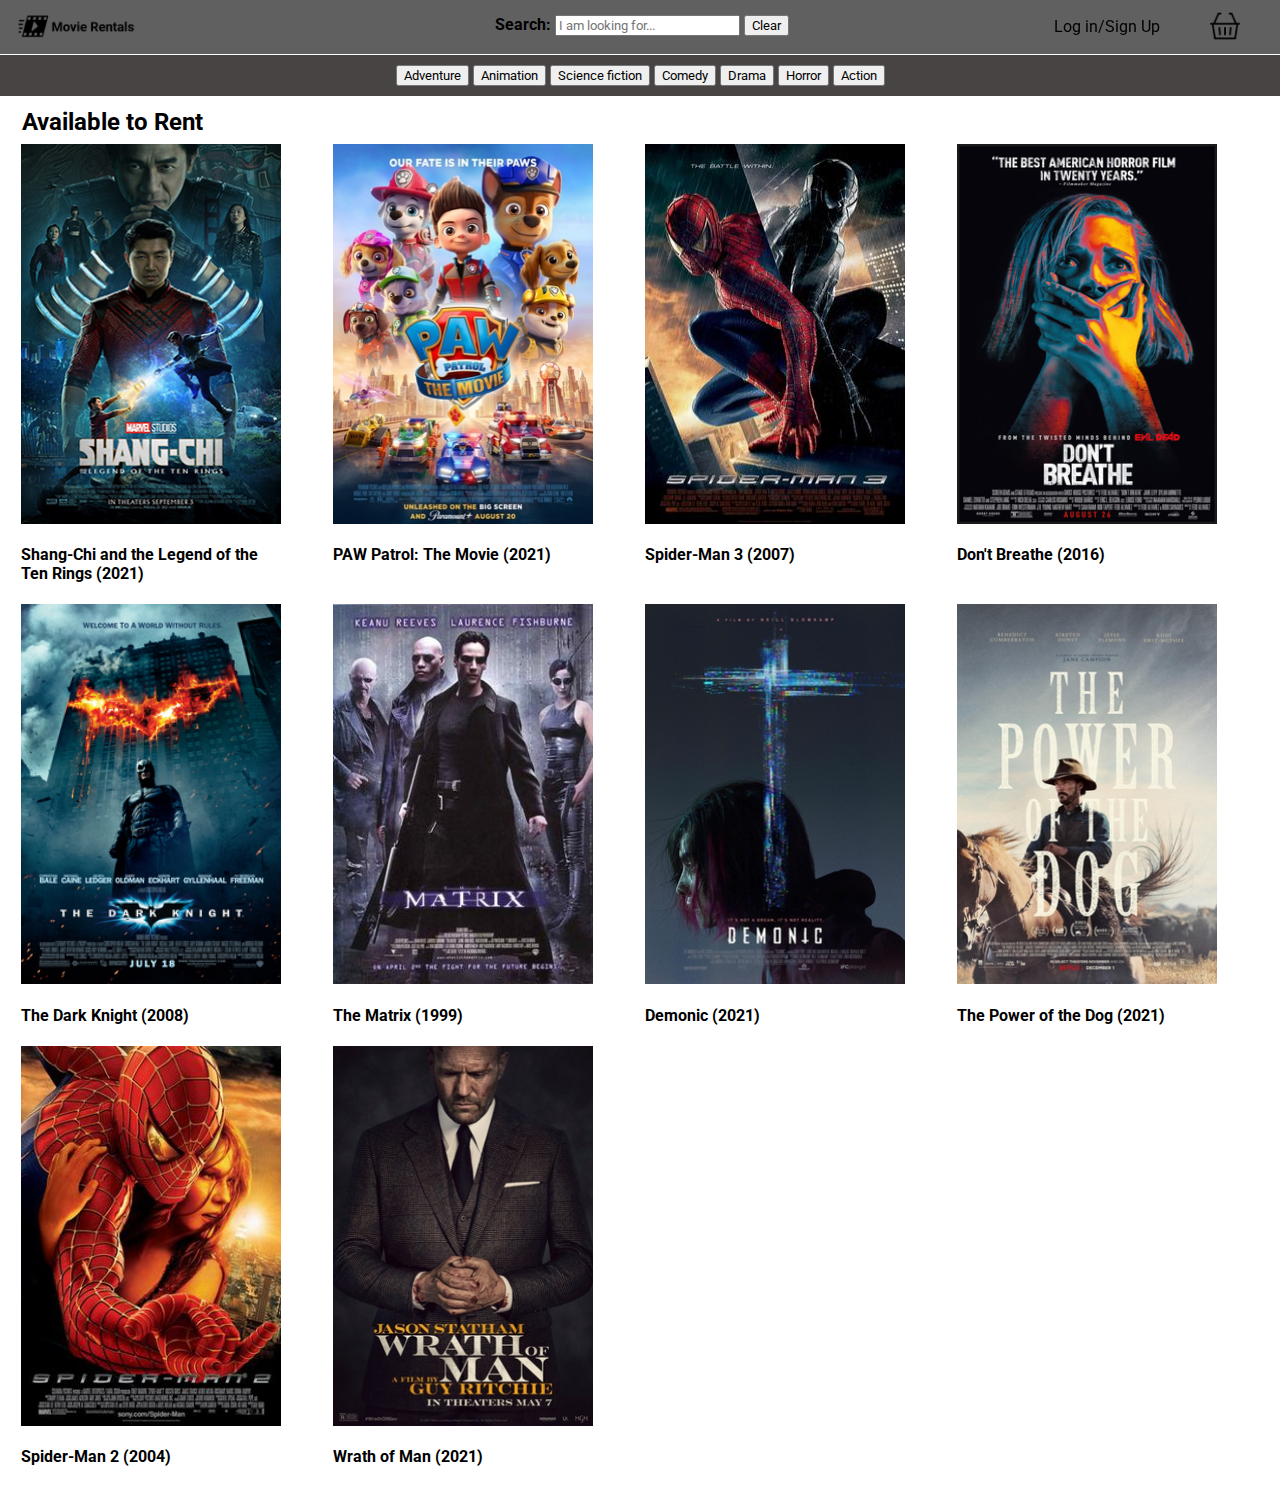
==== commit bb4697d1: "added genre filters" ====
--- a/index.html
+++ b/index.html
@@ -33,74 +33,74 @@
       </ul>
       <div class="genre-navbar">
 	<center>
-          <button>Adventure</button>
-          <button>Animation</button>
-          <button>Science fiction</button>
-          <button>Comedy</button>
-          <button>Drama</button>
-          <button>Horror</button>
-          <button>Action</button>
+          <button id="cat-adventure">Adventure</button>
+          <button id="cat-animation">Animation</button>
+          <button id="cat-scifi">Science fiction</button>
+          <button id="cat-comedy">Comedy</button>
+          <button id="cat-drama">Drama</button>
+          <button id="cat-horror">Horror</button>
+          <button id="cat-action">Action</button>
        </center>
     </div>
     <div id="main">
      <article>
       <h2 id="title-header">Available to Rent</h2>
 	<div id="movie-grid">
-	  <div class="movie" data-tags="Shang-Chi and the Legend of the Ten Rings (2021)">
+	  <div class="movie" data-tags="Shang-Chi and the Legend of the Ten Rings (2021) (action,adventure,fantasy)">
             <a href="movie.html?id=1"><img src="images/shang-chi.jpeg" class="movie-thumbnail"/></a>
 	    <div class="movie-caption">
               <h4 class="movie-caption-content">Shang-Chi and the Legend of the Ten Rings (2021)</h4>
 	    </div> 
 	  </div>
-    	  <div class="movie" data-tags="PAW Patrol: The Movie (2021)"> 
+    	  <div class="movie" data-tags="PAW Patrol: The Movie (2021) (animation,adventure,comedy)"> 
 	    <a href="movie.html?id=2"><img src="images/paw-patrol.jpg" class="movie-thumbnail"/></a>
 	    <div class="movie-caption">
               <h4>PAW Patrol: The Movie (2021)</h4>
 	    </div>
 	  </div>
-	  <div class="movie" data-tags="Spider-Man 3 (2007)">
+	  <div class="movie" data-tags="Spider-Man 3 (2007) (action,adventure,science fiction)">
 	    <a href="movie.html?id=3"><img src="images/spider-man-3.jpg" class="movie-thumbnail"/></a>
 	    <div class="movie-caption">
 	      <h4>Spider-Man 3 (2007)</h4>
 	    </div>
 	  </div>
-	  <div class="movie" data-tags="Don't Breathe (2016)">
+	  <div class="movie" data-tags="Don't Breathe (2016) (crime,horror,thriller)">
 	    <a href="movie.html?id=4"><img src="images/dont-breathe.png" class="movie-thumbnail"/></a>
 	    <div class="movie-caption">
 	      <h4>Don't Breathe (2016)</h4>
 	    </div>
 	  </div>
-	  <div class="movie" data-tags="The Dark Knight (2008)">
+	  <div class="movie" data-tags="The Dark Knight (2008) (action,crime,drama)">
 	    <a href="movie.html?id=5"><img src="images/the-dark-knight.jpg" class="movie-thumbnail"/></a>
 	    <div class="movie-caption" data-tags="The Dark Knight (2008)">
               <h4>The Dark Knight (2008)</h4>
 	    </div>
 	  </div>
-	  <div class="movie" data-tags="The Matrix (1999)">
+	  <div class="movie" data-tags="The Matrix (1999) (action,science fiction)">
 	    <a href="movie.html?id=6"><img src="images/the-matrix.jpg" class="movie-thumbnail"/></a>
 	    <div class="movie-caption">
               <h4>The Matrix (1999)</h4>
 	    </div>
 	  </div>
-	  <div class="movie" data-tags="Demonic (2021)">
+	  <div class="movie" data-tags="Demonic (2021) (horror)">
 	    <a href="movie.html?id=7"><img src="images/demonic.jpg" class="movie-thumbnail"/></a>
 	    <div class="movie-caption">
 	      <h4>Demonic (2021)</h4>
 	    </div>
 	  </div>
-	  <div class="movie" data-tags="The Power of the Dog (2021)">
+	  <div class="movie" data-tags="The Power of the Dog (2021) (drama,romance,western)">
 	    <a href="movie.html?id=8"><img src="images/power-of-the-dog.jpg" class="movie-thumbnail"/></a>
 	    <div class="movie-caption">
 	      <h4>The Power of the Dog (2021)</h4>
 	    </div>
 	  </div>
-          <div class="movie" data-tags="Spider-Man 2 (2004)"> 
+          <div class="movie" data-tags="Spider-Man 2 (2004) (action,adventure,science fiction)"> 
             <a href="movie.html?id=9"><img src="images/spider-man-2.jpg" class="movie-thumbnail"/></a>
 	    <div class="movie-caption">
               <h4>Spider-Man 2 (2004)</h4>
 	    </div>
 	  </div>
-	  <div class="movie" data-tags="Wrath of Man (2021)"> 
+	  <div class="movie" data-tags="Wrath of Man (2021) (action,crime,thriller)"> 
 	    <a href="movie.html?id=10"><img src="images/wrath-of-man.jpg" class="movie-thumbnail"/></a>
 	    <div class="movie-caption">
               <h4>Wrath of Man (2021)</h4>
@@ -165,10 +165,46 @@
       movies.forEach(movie => {
       movie.style.display = "flex";
       })
-
       movie_list.classList.remove("list-searched");
-    })
-  })
+      })
+    })
+
+    const adventureButt = document.getElementById("cat-adventure");
+    const animationButt = document.getElementById("cat-animation");
+    const scifiButt = document.getElementById("cat-scifi");
+    const comedyButt = document.getElementById("cat-comedy");
+    const dramaButt = document.getElementById("cat-drama");
+    const horrorButt = document.getElementById("cat-horror");
+    const actionButt = document.getElementById("cat-action");
+ 
+    adventureButt.addEventListener("click", () => {
+      search.value = "Adventure";
+      search.dispatchEvent(new Event('input'));
+    })
+    animationButt.addEventListener("click", () => {
+      search.value = "Animation";
+      search.dispatchEvent(new Event('input'));
+    })
+    scifiButt.addEventListener("click", () => {
+      search.value = "Science Fiction";
+      search.dispatchEvent(new Event('input'));
+    })
+    comedyButt.addEventListener("click", () => {
+      search.value = "Comedy";
+      search.dispatchEvent(new Event('input'));
+    })
+    dramaButt.addEventListener("click", () => {
+      search.value = "Drama";
+      search.dispatchEvent(new Event('input'));
+    })
+    horrorButt.addEventListener("click", () => {
+      search.value = "Horror";
+      search.dispatchEvent(new Event('input'));
+    })
+    actionButt.addEventListener("click", () => {
+      search.value = "Action";
+      search.dispatchEvent(new Event('input'));
+    })
   </script>
 
 <!-- MOVE BELOW INTO MOVIE PAGE. -->
--- a/styles/index.css
+++ b/styles/index.css
@@ -65,7 +65,7 @@
   left: 1px;
 }
 .movie-caption {
-  width: 200px;
+  width: 260px;
 }
 
 #movie-grid {
@@ -148,7 +148,7 @@
 #main > article {
   flex: 1;
   position: relative;
-  left: 1px;
+  left: 5px;
   top: 60px;
 }
 #main > nav,
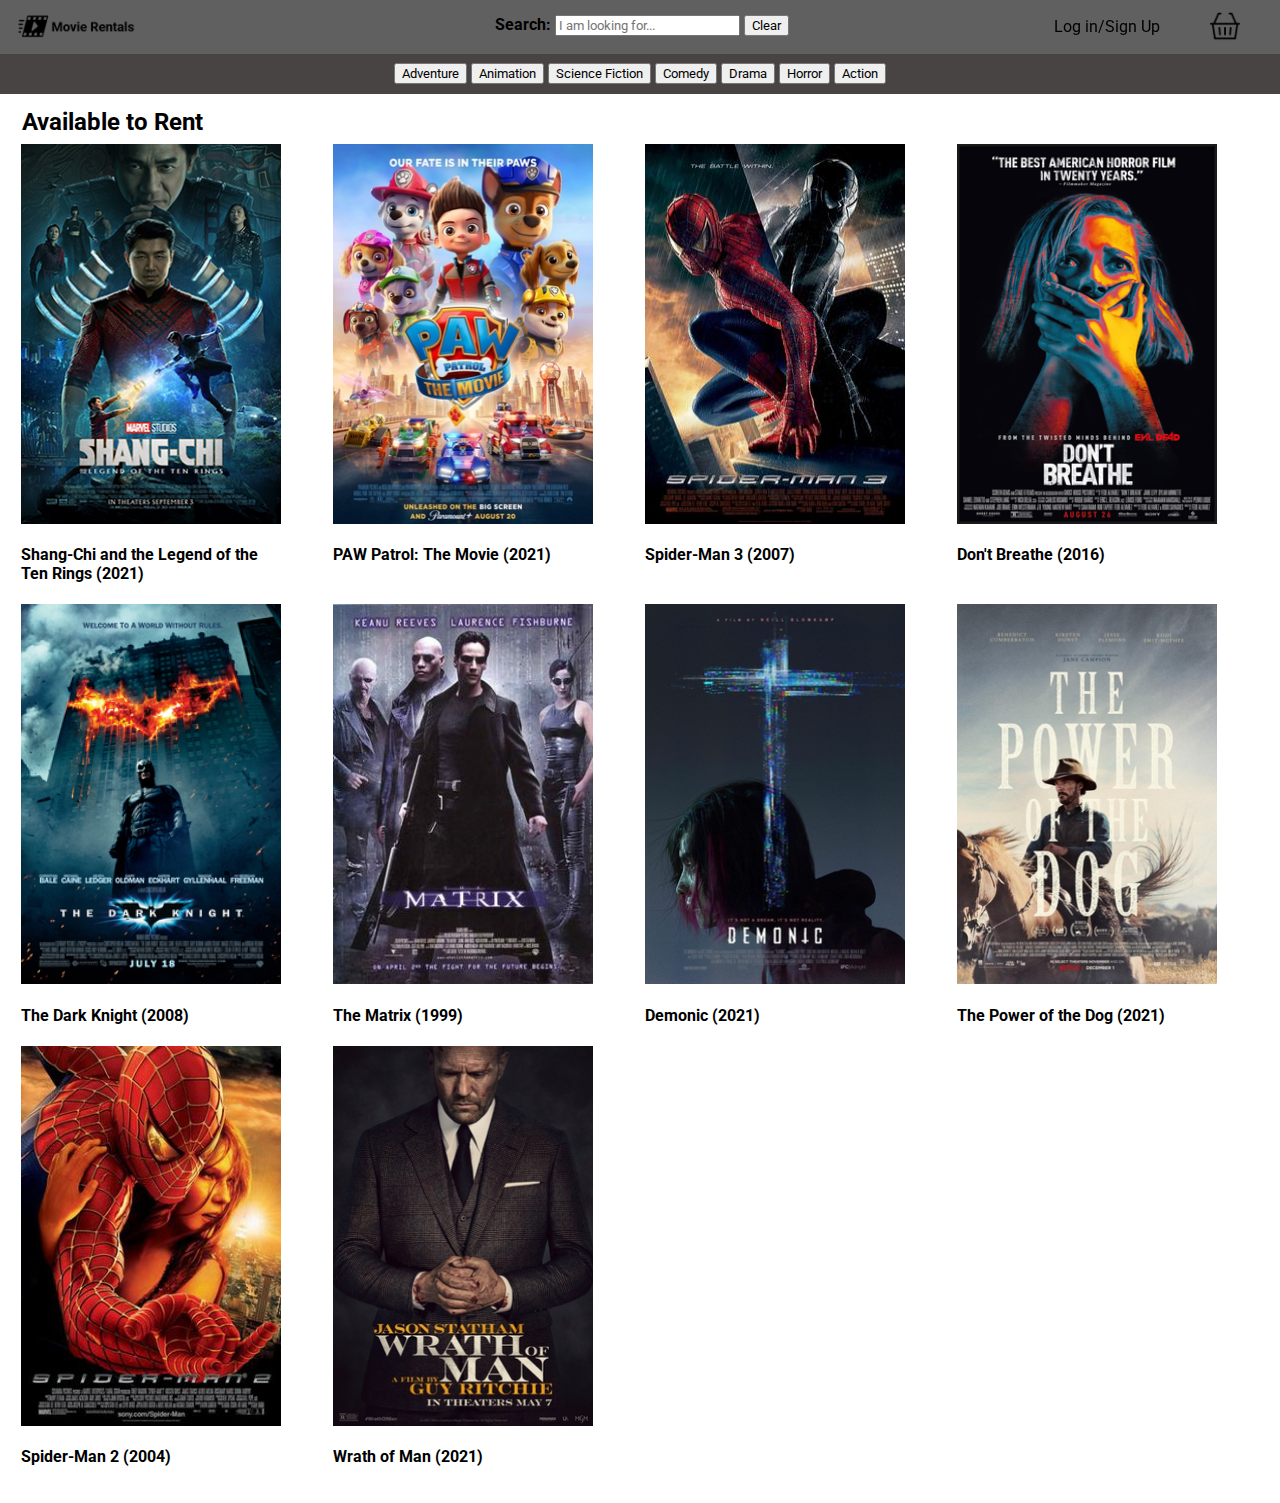
==== commit 428e684a: "fix capitalization" ====
--- a/index.html
+++ b/index.html
@@ -35,7 +35,7 @@
 	<center>
           <button id="cat-adventure">Adventure</button>
           <button id="cat-animation">Animation</button>
-          <button id="cat-scifi">Science fiction</button>
+          <button id="cat-scifi">Science Fiction</button>
           <button id="cat-comedy">Comedy</button>
           <button id="cat-drama">Drama</button>
           <button id="cat-horror">Horror</button>
--- a/styles/index.css
+++ b/styles/index.css
@@ -54,7 +54,7 @@
   overflow: hidden;
   background-color: #484444;
   position: fixed;
-  top: 55;
+  top: 53;
   width: 100%;
   z-index: 80 !important;
   list-style: none;
@@ -70,7 +70,7 @@
 
 #movie-grid {
   display: grid;
-  grid-template-columns: repeat(auto-fill, minmax(250px, 1fr));
+  grid-template-columns: repeat(auto-fill, minmax(260px, 1fr));
 }
 
 .horizontal-navbar-button {
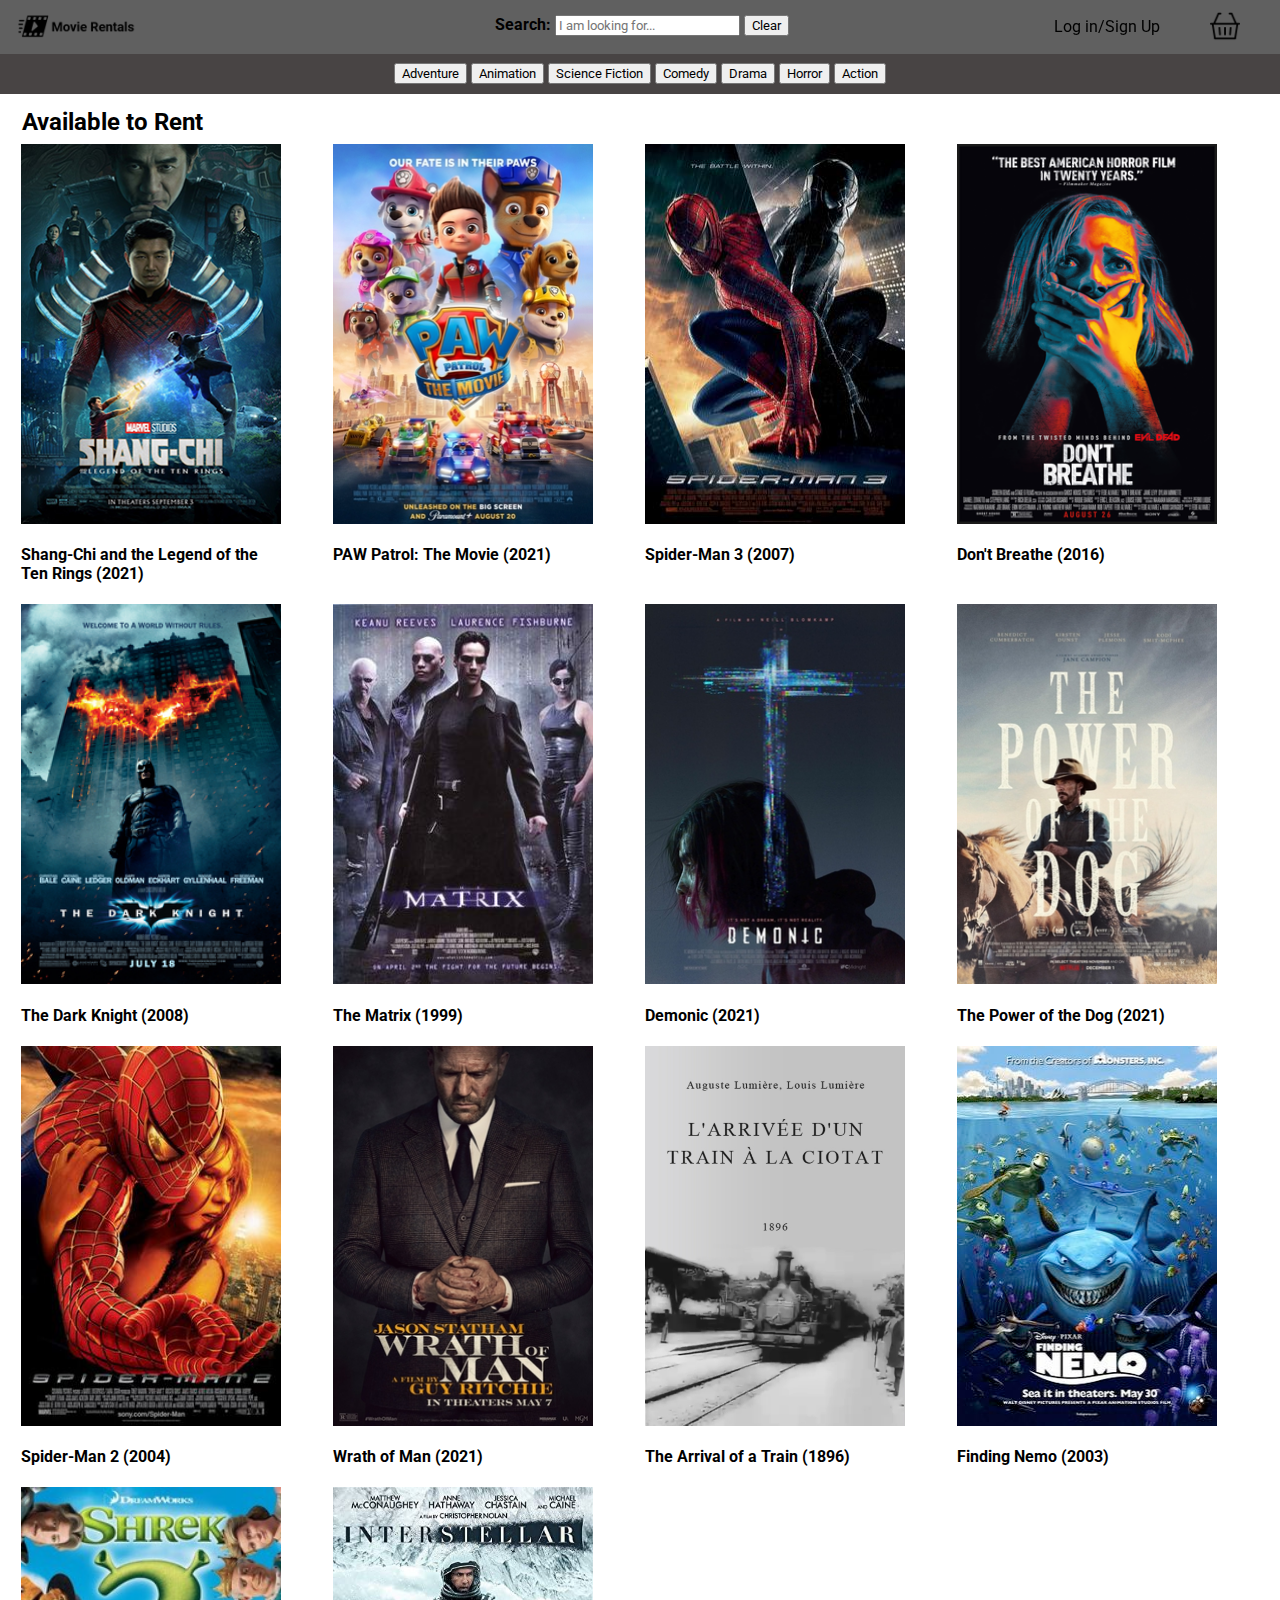
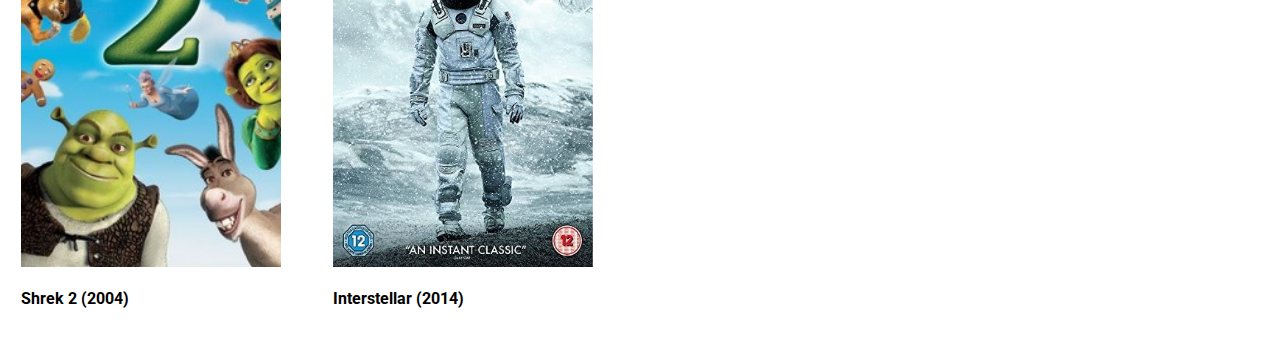
==== commit 344f569a: "Added four more movies" ====
--- a/index.html
+++ b/index.html
@@ -106,6 +106,30 @@
               <h4>Wrath of Man (2021)</h4>
 	    </div>
 	  </div>
+ 	  <div class="movie" data-tags="The Arrival of a Train (1896) (action,thriller)"> 
+	    <a href="movie.html?id=11"><img src="images/arrival-of-train.jpg" class="movie-thumbnail"/></a>
+	    <div class="movie-caption">
+              <h4>The Arrival of a Train (1896)</h4>
+	    </div>
+	  </div>         
+ 	  <div class="movie" data-tags="Finding Nemo (2003) (animation, adventure)"> 
+	    <a href="movie.html?id=12"><img src="images/finding-nemo.jpg" class="movie-thumbnail"/></a>
+	    <div class="movie-caption">
+              <h4>Finding Nemo (2003)</h4>
+	    </div>
+	  </div> 
+ 	  <div class="movie" data-tags="Shrek 2 (2004) (animation,comedy)"> 
+	    <a href="movie.html?id=13"><img src="images/shrek-2.jpg" class="movie-thumbnail"/></a>
+	    <div class="movie-caption">
+              <h4>Shrek 2 (2004)</h4>
+	    </div>
+	  </div> 
+ 	  <div class="movie" data-tags="Interstellar (2014) (science fiction, thriller"> 
+	    <a href="movie.html?id=14"><img src="images/interstellar.jpg" class="movie-thumbnail"/></a>
+	    <div class="movie-caption">
+              <h4>Interstellar (2014)</h4>
+	    </div>
+	  </div> 
        </article>
     </div>
 
